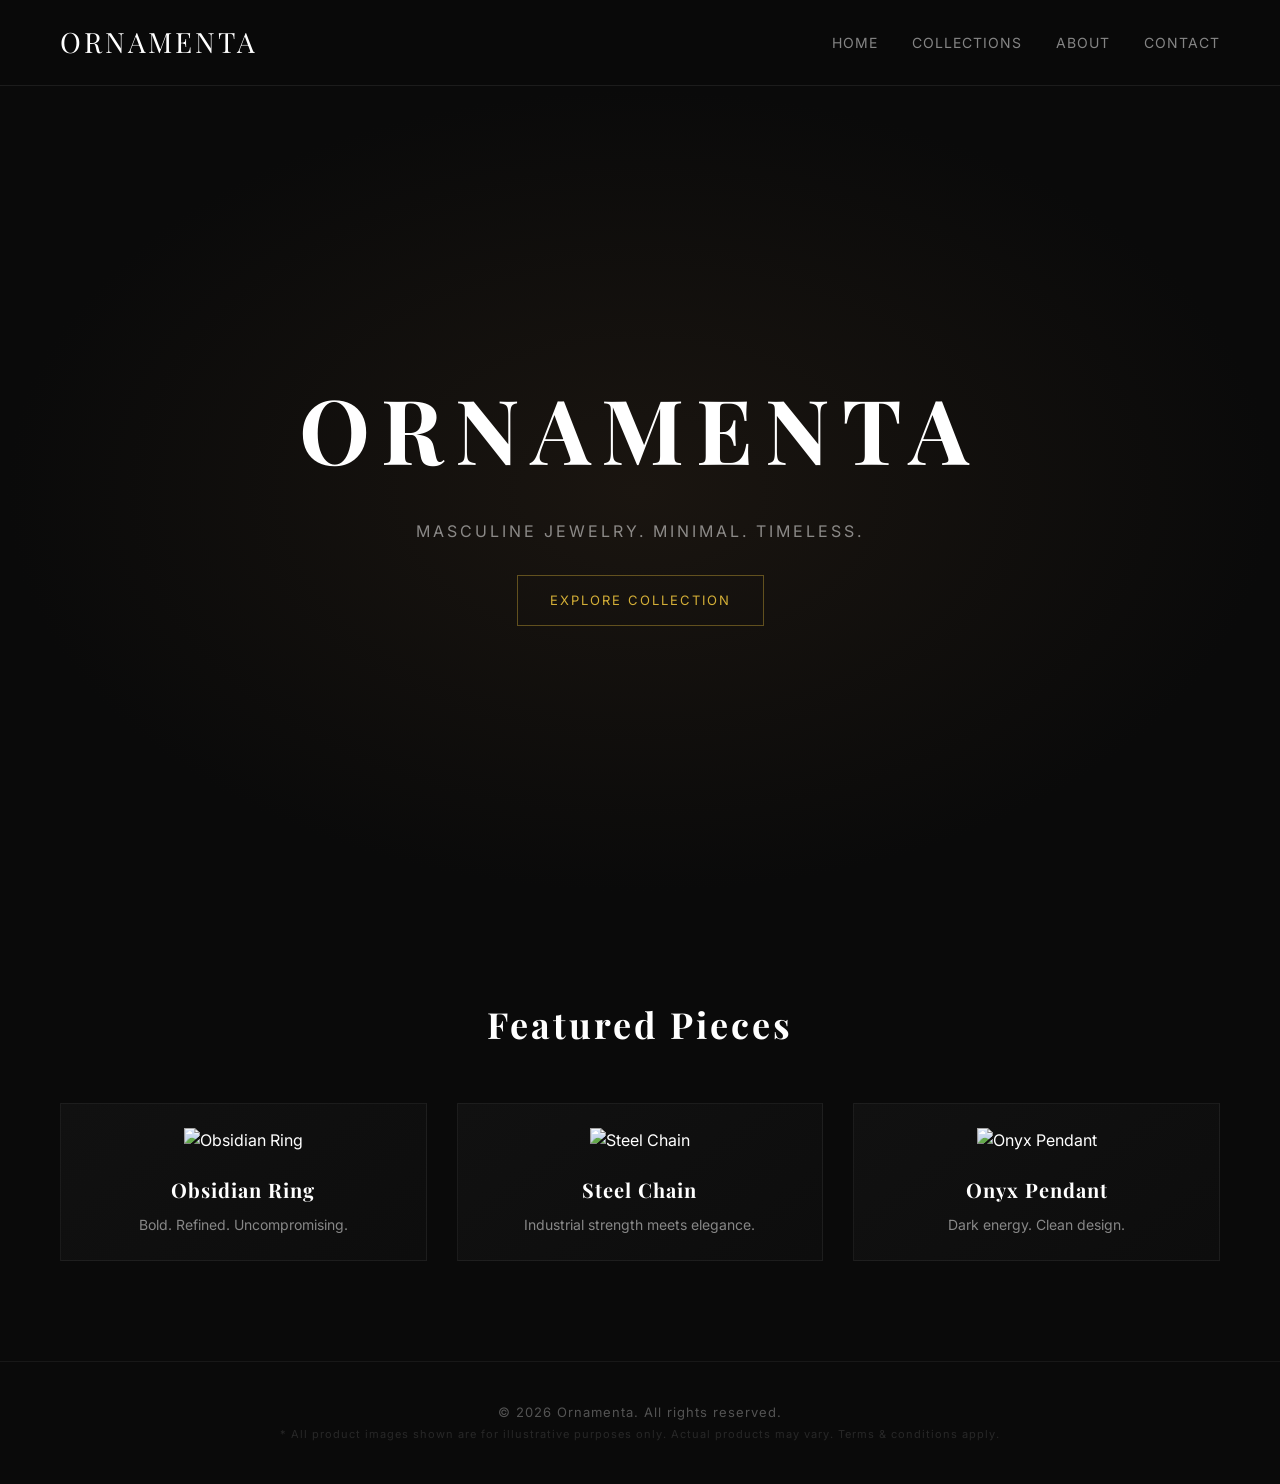
==== index.html @ 0d3fc756 "basic html and css added" ====
<!DOCTYPE html>
<html lang="en">

<head>
  <meta charset="UTF-8">
  <title>Ornamenta</title>
  <meta name="viewport" content="width=device-width, initial-scale=1.0">

  <!-- Google Font -->
  <link
    href="https://fonts.googleapis.com/css2?family=Playfair+Display:wght@500;700&family=Inter:wght@300;400;500&display=swap"
    rel="stylesheet">
  <link rel="stylesheet" href="style.css">
</head>

<body>

  <header>
    <div class="logo"><a href="index.html">ORNAMENTA</a></div>
    <nav>
      <a href="home.html">Home</a>
      <a href="collection.html">Collections</a>
      <a href="about.html">About</a>
      <a href="contact.html">Contact</a>
    </nav>
  </header>

  <section class="hero">
    <div>
      <h1>ORNAMENTA</h1>
      <p>Masculine Jewelry. Minimal. Timeless.</p>
      <a href="collection.html" class="btn">Explore Collection</a>
    </div>
  </section>

  <section class="products">
    <h2>Featured Pieces</h2>

    <div class="grid">
      <div class="card">
        <img src="images/obsidian-ring.png" alt="Obsidian Ring">
        <h3>Obsidian Ring</h3>
        <p>Bold. Refined. Uncompromising.</p>
      </div>

      <div class="card">
        <img src="images/steel-chain.png" alt="Steel Chain">
        <h3>Steel Chain</h3>
        <p>Industrial strength meets elegance.</p>
      </div>

      <div class="card">
        <img src="images/onyx-pendant.png" alt="Onyx Pendant">
        <h3>Onyx Pendant</h3>
        <p>Dark energy. Clean design.</p>
      </div>
    </div>
  </section>

  <footer>
    © 2026 Ornamenta. All rights reserved.<br>
    <span style="font-size: 11px; opacity: 0.4;">* All product images shown are for illustrative purposes only. Actual products may vary. Terms & conditions apply.</span>
  </footer>

</body>

</html>
---- style.css ----
/* ===== RESET & BASE ===== */
* {
    margin: 0;
    padding: 0;
    box-sizing: border-box;
}

body {
    font-family: 'Inter', sans-serif;
    background: #0a0a0a;
    color: #fff;
    line-height: 1.6;
    overflow-x: hidden;
}

/* ===== HEADER ===== */
header {
    display: flex;
    justify-content: space-between;
    align-items: center;
    padding: 20px 60px;
    border-bottom: 1px solid rgba(255, 255, 255, 0.08);
    position: sticky;
    top: 0;
    background: rgba(10, 10, 10, 0.95);
    backdrop-filter: blur(12px);
    z-index: 100;
}

.logo {
    font-family: 'Playfair Display', serif;
    font-size: 28px;
    letter-spacing: 3px;
    color: #fff;
}

.logo a {
    text-decoration: none;
    color: inherit;
    -webkit-text-fill-color: inherit;
}

nav a {
    margin-left: 30px;
    text-decoration: none;
    color: rgba(255, 255, 255, 0.5);
    font-size: 14px;
    letter-spacing: 1px;
    text-transform: uppercase;
    transition: color 0.3s ease;
    position: relative;
}

nav a::after {
    content: '';
    position: absolute;
    bottom: -4px;
    left: 0;
    width: 0;
    height: 1px;
    background: #d4af37;
    transition: width 0.3s ease;
}

nav a:hover,
nav a.active {
    color: #fff;
}

nav a:hover::after,
nav a.active::after {
    width: 100%;
}

/* ===== PAGE HERO (shared subpage hero) ===== */
.page-hero {
    padding: 120px 60px 80px;
    text-align: center;
    background: radial-gradient(ellipse at center, #1a1510 0%, #0a0a0a 70%);
}

.page-hero h1 {
    font-family: 'Playfair Display', serif;
    font-size: clamp(36px, 5vw, 64px);
    letter-spacing: 6px;
    color: #fff;
}

.page-hero p {
    margin-top: 16px;
    color: rgba(255, 255, 255, 0.5);
    font-size: 16px;
    letter-spacing: 2px;
}

/* ===== HERO (index landing) ===== */
.hero {
    height: 90vh;
    display: flex;
    align-items: center;
    justify-content: center;
    text-align: center;
    background: radial-gradient(ellipse at center, #1a1510 0%, #0a0a0a 70%);
    position: relative;
}

.hero::before {
    content: '';
    position: absolute;
    inset: 0;
    background: url('data:image/svg+xml,<svg xmlns="http://www.w3.org/2000/svg" viewBox="0 0 100 100"><circle cx="50" cy="50" r="0.5" fill="rgba(212,175,55,0.03)"/></svg>');
    background-size: 20px 20px;
    opacity: 0.5;
}

.hero>div {
    position: relative;
    z-index: 1;
}

.hero h1 {
    font-family: 'Playfair Display', serif;
    font-size: clamp(48px, 7vw, 96px);
    letter-spacing: 12px;
    color: #fff;
}

@keyframes shimmer {

    0%,
    100% {
        background-position: 0% center;
    }

    50% {
        background-position: 100% center;
    }
}

.hero p {
    margin-top: 20px;
    color: rgba(255, 255, 255, 0.5);
    font-size: 16px;
    letter-spacing: 3px;
    text-transform: uppercase;
}

/* ===== BUTTONS ===== */
.btn {
    display: inline-block;
    margin-top: 30px;
    padding: 14px 32px;
    border: 1px solid rgba(212, 175, 55, 0.4);
    text-decoration: none;
    color: #d4af37;
    font-size: 13px;
    letter-spacing: 2px;
    text-transform: uppercase;
    transition: all 0.4s ease;
    background: transparent;
    cursor: pointer;
}

.btn:hover {
    background: #d4af37;
    color: #0a0a0a;
    border-color: #d4af37;
    box-shadow: 0 0 30px rgba(212, 175, 55, 0.2);
}

.btn-sm {
    margin-top: 15px;
    padding: 10px 22px;
    font-size: 11px;
}

/* ===== SECTION TITLES ===== */
.section-title {
    font-family: 'Playfair Display', serif;
    font-size: 36px;
    text-align: center;
    margin-bottom: 50px;
    letter-spacing: 3px;
    color: #fff;
}

/* ===== PRODUCTS / GRID (shared) ===== */
.products {
    padding: 100px 60px;
    text-align: center;
}

.products h2 {
    font-family: 'Playfair Display', serif;
    margin-bottom: 50px;
    font-size: 36px;
    letter-spacing: 3px;
}

.grid {
    display: grid;
    grid-template-columns: repeat(auto-fit, minmax(280px, 1fr));
    gap: 30px;
    max-width: 1200px;
    margin: 0 auto;
}

.card {
    background: linear-gradient(145deg, #111, #0d0d0d);
    padding: 24px;
    border: 1px solid rgba(255, 255, 255, 0.06);
    transition: all 0.4s ease;
    text-align: center;
}

.card:hover {
    transform: translateY(-8px);
    border-color: rgba(212, 175, 55, 0.3);
    box-shadow: 0 20px 40px rgba(0, 0, 0, 0.4),
        0 0 30px rgba(212, 175, 55, 0.05);
}

.card img {
    width: 100%;
    height: 280px;
    object-fit: cover;
    margin-bottom: 20px;
    filter: grayscale(20%);
    transition: filter 0.4s ease;
}

.card:hover img {
    filter: grayscale(0%);
}

.card h3 {
    margin-bottom: 8px;
    font-family: 'Playfair Display', serif;
    font-size: 20px;
    letter-spacing: 1px;
}

.card p {
    color: rgba(255, 255, 255, 0.5);
    font-size: 14px;
}

.price {
    color: #d4af37 !important;
    font-size: 18px !important;
    font-weight: 500;
    margin-top: 8px;
}

/* ===== FOOTER ===== */
footer {
    text-align: center;
    padding: 40px;
    border-top: 1px solid rgba(255, 255, 255, 0.06);
    color: rgba(255, 255, 255, 0.3);
    font-size: 13px;
    letter-spacing: 1px;
}

/* ===== FADE-IN ANIMATION ===== */
.fade-in {
    opacity: 0;
    transform: translateY(30px);
    transition: opacity 0.8s ease, transform 0.8s ease;
}

.fade-in.visible {
    opacity: 1;
    transform: translateY(0);
}

/* ===== RESPONSIVE ===== */
@media (max-width: 768px) {
    header {
        flex-direction: column;
        gap: 16px;
        padding: 16px 24px;
    }

    nav a {
        margin-left: 16px;
        font-size: 12px;
    }

    .products,
    .page-hero {
        padding-left: 24px;
        padding-right: 24px;
    }
}
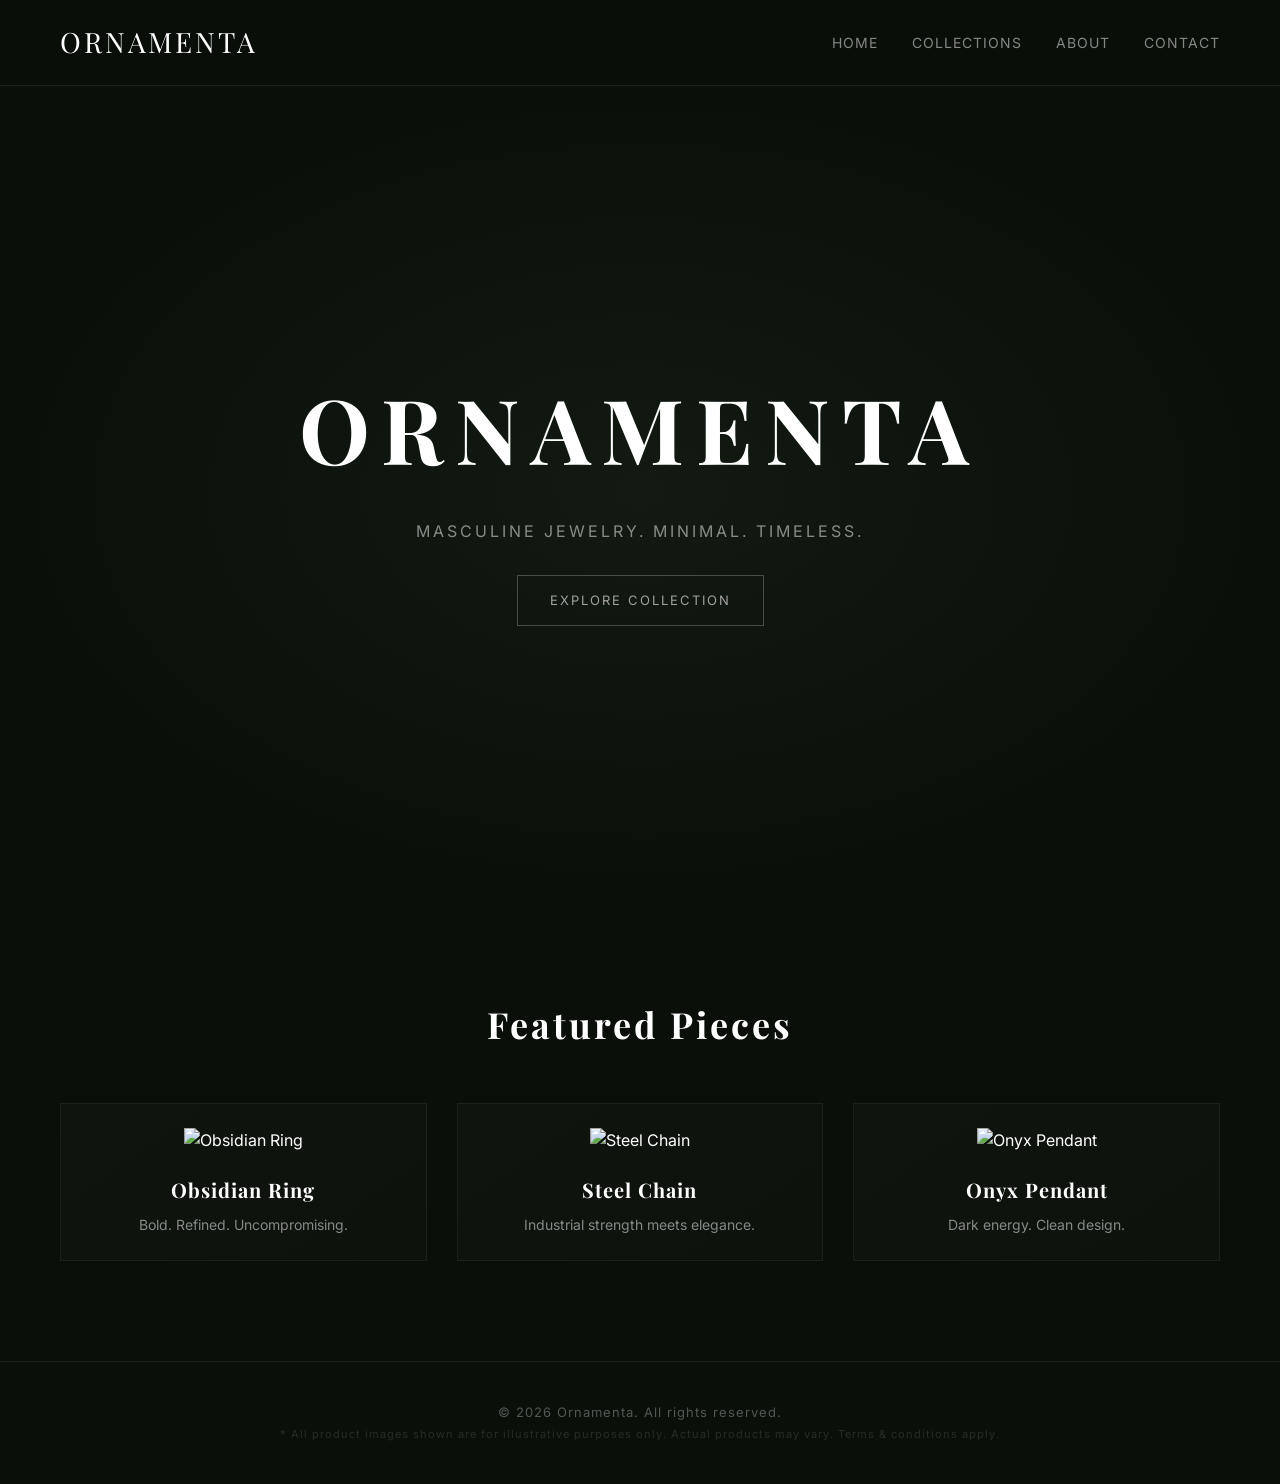
==== commit df9d778f: "minor changes" ====
--- a/index.html
+++ b/index.html
@@ -2,65 +2,67 @@
 <html lang="en">
 
 <head>
-  <meta charset="UTF-8">
-  <title>Ornamenta</title>
-  <meta name="viewport" content="width=device-width, initial-scale=1.0">
+    <meta charset="UTF-8">
+    <title>Ornamenta</title>
+    <meta name="viewport" content="width=device-width, initial-scale=1.0">
 
-  <!-- Google Font -->
-  <link
-    href="https://fonts.googleapis.com/css2?family=Playfair+Display:wght@500;700&family=Inter:wght@300;400;500&display=swap"
-    rel="stylesheet">
-  <link rel="stylesheet" href="style.css">
+    <!-- fonts -->
+    <link href="https://fonts.googleapis.com/css2?family=Playfair+Display:wght@500;700&family=Inter:wght@300;400;500&display=swap"
+        rel="stylesheet">
+    <link rel="stylesheet" href="style.css">
 </head>
 
 <body>
 
-  <header>
-    <div class="logo"><a href="index.html">ORNAMENTA</a></div>
-    <nav>
-      <a href="home.html">Home</a>
-      <a href="collection.html">Collections</a>
-      <a href="about.html">About</a>
-      <a href="contact.html">Contact</a>
-    </nav>
-  </header>
+    <!-- header -->
+    <header>
+        <div class="logo"><a href="index.html">ORNAMENTA</a></div>
+        <nav>
+            <a href="home.html">Home</a>
+            <a href="collection.html">Collections</a>
+            <a href="about.html">About</a>
+            <a href="contact.html">Contact</a>
+        </nav>
+    </header>
 
-  <section class="hero">
-    <div>
-      <h1>ORNAMENTA</h1>
-      <p>Masculine Jewelry. Minimal. Timeless.</p>
-      <a href="collection.html" class="btn">Explore Collection</a>
-    </div>
-  </section>
+    <!-- landing hero -->
+    <section class="hero">
+        <div>
+            <h1>ORNAMENTA</h1>
+            <p>Masculine Jewelry. Minimal. Timeless.</p>
+            <a href="collection.html" class="btn">Explore Collection</a>
+        </div>
+    </section>
 
-  <section class="products">
-    <h2>Featured Pieces</h2>
+    <!-- featured products -->
+    <section class="products">
+        <h2>Featured Pieces</h2>
 
-    <div class="grid">
-      <div class="card">
-        <img src="images/obsidian-ring.png" alt="Obsidian Ring">
-        <h3>Obsidian Ring</h3>
-        <p>Bold. Refined. Uncompromising.</p>
-      </div>
+        <div class="grid">
+            <div class="card">
+                <img src="images/obsidian-ring.png" alt="Obsidian Ring">
+                <h3>Obsidian Ring</h3>
+                <p>Bold. Refined. Uncompromising.</p>
+            </div>
 
-      <div class="card">
-        <img src="images/steel-chain.png" alt="Steel Chain">
-        <h3>Steel Chain</h3>
-        <p>Industrial strength meets elegance.</p>
-      </div>
+            <div class="card">
+                <img src="images/steel-chain.png" alt="Steel Chain">
+                <h3>Steel Chain</h3>
+                <p>Industrial strength meets elegance.</p>
+            </div>
 
-      <div class="card">
-        <img src="images/onyx-pendant.png" alt="Onyx Pendant">
-        <h3>Onyx Pendant</h3>
-        <p>Dark energy. Clean design.</p>
-      </div>
-    </div>
-  </section>
+            <div class="card">
+                <img src="images/onyx-pendant.png" alt="Onyx Pendant">
+                <h3>Onyx Pendant</h3>
+                <p>Dark energy. Clean design.</p>
+            </div>
+        </div>
+    </section>
 
-  <footer>
-    © 2026 Ornamenta. All rights reserved.<br>
-    <span style="font-size: 11px; opacity: 0.4;">* All product images shown are for illustrative purposes only. Actual products may vary. Terms & conditions apply.</span>
-  </footer>
+    <footer>
+        &copy; 2026 Ornamenta. All rights reserved.<br>
+        <span style="font-size: 11px; opacity: 0.4;">* All product images shown are for illustrative purposes only. Actual products may vary. Terms &amp; conditions apply.</span>
+    </footer>
 
 </body>
 
--- a/style.css
+++ b/style.css
@@ -1,4 +1,9 @@
-/* ===== RESET & BASE ===== */
+/* 
+   style.css - main stylesheet for Ornamenta
+   shared styles used across all pages (header, footer, cards, buttons etc.)
+*/
+
+/* basic reset */
 * {
     margin: 0;
     padding: 0;
@@ -7,13 +12,13 @@
 
 body {
     font-family: 'Inter', sans-serif;
-    background: #0a0a0a;
+    background-color: #0a0f0a;
     color: #fff;
     line-height: 1.6;
     overflow-x: hidden;
 }
 
-/* ===== HEADER ===== */
+/* --- header / navigation --- */
 header {
     display: flex;
     justify-content: space-between;
@@ -22,7 +27,7 @@
     border-bottom: 1px solid rgba(255, 255, 255, 0.08);
     position: sticky;
     top: 0;
-    background: rgba(10, 10, 10, 0.95);
+    background-color: rgba(10, 15, 10, 0.95);
     backdrop-filter: blur(12px);
     z-index: 100;
 }
@@ -37,7 +42,6 @@
 .logo a {
     text-decoration: none;
     color: inherit;
-    -webkit-text-fill-color: inherit;
 }
 
 nav a {
@@ -51,6 +55,7 @@
     position: relative;
 }
 
+/* underline animation on hover */
 nav a::after {
     content: '';
     position: absolute;
@@ -58,7 +63,7 @@
     left: 0;
     width: 0;
     height: 1px;
-    background: #d4af37;
+    background-color: #a0a0a0;
     transition: width 0.3s ease;
 }
 
@@ -72,11 +77,12 @@
     width: 100%;
 }
 
-/* ===== PAGE HERO (shared subpage hero) ===== */
+
+/* --- page hero (used on subpages like collection, contact) --- */
 .page-hero {
     padding: 120px 60px 80px;
     text-align: center;
-    background: radial-gradient(ellipse at center, #1a1510 0%, #0a0a0a 70%);
+    background: radial-gradient(ellipse at center, #121a12 0%, #0a0f0a 70%);
 }
 
 .page-hero h1 {
@@ -93,27 +99,32 @@
     letter-spacing: 2px;
 }
 
-/* ===== HERO (index landing) ===== */
+
+/* --- hero section (index / landing page) --- */
 .hero {
     height: 90vh;
     display: flex;
     align-items: center;
     justify-content: center;
     text-align: center;
-    background: radial-gradient(ellipse at center, #1a1510 0%, #0a0a0a 70%);
+    background: radial-gradient(ellipse at center, #121a12 0%, #0a0f0a 70%);
     position: relative;
 }
 
+/* subtle dot pattern overlay */
 .hero::before {
     content: '';
     position: absolute;
-    inset: 0;
-    background: url('data:image/svg+xml,<svg xmlns="http://www.w3.org/2000/svg" viewBox="0 0 100 100"><circle cx="50" cy="50" r="0.5" fill="rgba(212,175,55,0.03)"/></svg>');
+    top: 0;
+    left: 0;
+    right: 0;
+    bottom: 0;
+    background-image: url('data:image/svg+xml,<svg xmlns="http://www.w3.org/2000/svg" viewBox="0 0 100 100"><circle cx="50" cy="50" r="0.5" fill="rgba(160,160,160,0.03)"/></svg>');
     background-size: 20px 20px;
     opacity: 0.5;
 }
 
-.hero>div {
+.hero > div {
     position: relative;
     z-index: 1;
 }
@@ -123,18 +134,6 @@
     font-size: clamp(48px, 7vw, 96px);
     letter-spacing: 12px;
     color: #fff;
-}
-
-@keyframes shimmer {
-
-    0%,
-    100% {
-        background-position: 0% center;
-    }
-
-    50% {
-        background-position: 100% center;
-    }
 }
 
 .hero p {
@@ -145,14 +144,15 @@
     text-transform: uppercase;
 }
 
-/* ===== BUTTONS ===== */
+
+/* --- buttons --- */
 .btn {
     display: inline-block;
     margin-top: 30px;
     padding: 14px 32px;
-    border: 1px solid rgba(212, 175, 55, 0.4);
+    border: 1px solid rgba(160, 160, 160, 0.4);
     text-decoration: none;
-    color: #d4af37;
+    color: #a0a0a0;
     font-size: 13px;
     letter-spacing: 2px;
     text-transform: uppercase;
@@ -162,10 +162,10 @@
 }
 
 .btn:hover {
-    background: #d4af37;
-    color: #0a0a0a;
-    border-color: #d4af37;
-    box-shadow: 0 0 30px rgba(212, 175, 55, 0.2);
+    background-color: #a0a0a0;
+    color: #0a0f0a;
+    border-color: #a0a0a0;
+    box-shadow: 0 0 30px rgba(160, 160, 160, 0.2);
 }
 
 .btn-sm {
@@ -174,7 +174,8 @@
     font-size: 11px;
 }
 
-/* ===== SECTION TITLES ===== */
+
+/* --- section headings --- */
 .section-title {
     font-family: 'Playfair Display', serif;
     font-size: 36px;
@@ -184,7 +185,8 @@
     color: #fff;
 }
 
-/* ===== PRODUCTS / GRID (shared) ===== */
+
+/* --- product grid & cards --- */
 .products {
     padding: 100px 60px;
     text-align: center;
@@ -206,7 +208,7 @@
 }
 
 .card {
-    background: linear-gradient(145deg, #111, #0d0d0d);
+    background: linear-gradient(145deg, #0f140f, #0d120d);
     padding: 24px;
     border: 1px solid rgba(255, 255, 255, 0.06);
     transition: all 0.4s ease;
@@ -215,9 +217,9 @@
 
 .card:hover {
     transform: translateY(-8px);
-    border-color: rgba(212, 175, 55, 0.3);
+    border-color: rgba(160, 160, 160, 0.3);
     box-shadow: 0 20px 40px rgba(0, 0, 0, 0.4),
-        0 0 30px rgba(212, 175, 55, 0.05);
+                0 0 30px rgba(160, 160, 160, 0.05);
 }
 
 .card img {
@@ -246,13 +248,14 @@
 }
 
 .price {
-    color: #d4af37 !important;
+    color: #a0a0a0 !important;
     font-size: 18px !important;
     font-weight: 500;
     margin-top: 8px;
 }
 
-/* ===== FOOTER ===== */
+
+/* --- footer --- */
 footer {
     text-align: center;
     padding: 40px;
@@ -262,7 +265,8 @@
     letter-spacing: 1px;
 }
 
-/* ===== FADE-IN ANIMATION ===== */
+
+/* --- fade-in animation (triggered by JS) --- */
 .fade-in {
     opacity: 0;
     transform: translateY(30px);
@@ -274,7 +278,8 @@
     transform: translateY(0);
 }
 
-/* ===== RESPONSIVE ===== */
+
+/* --- mobile styles --- */
 @media (max-width: 768px) {
     header {
         flex-direction: column;
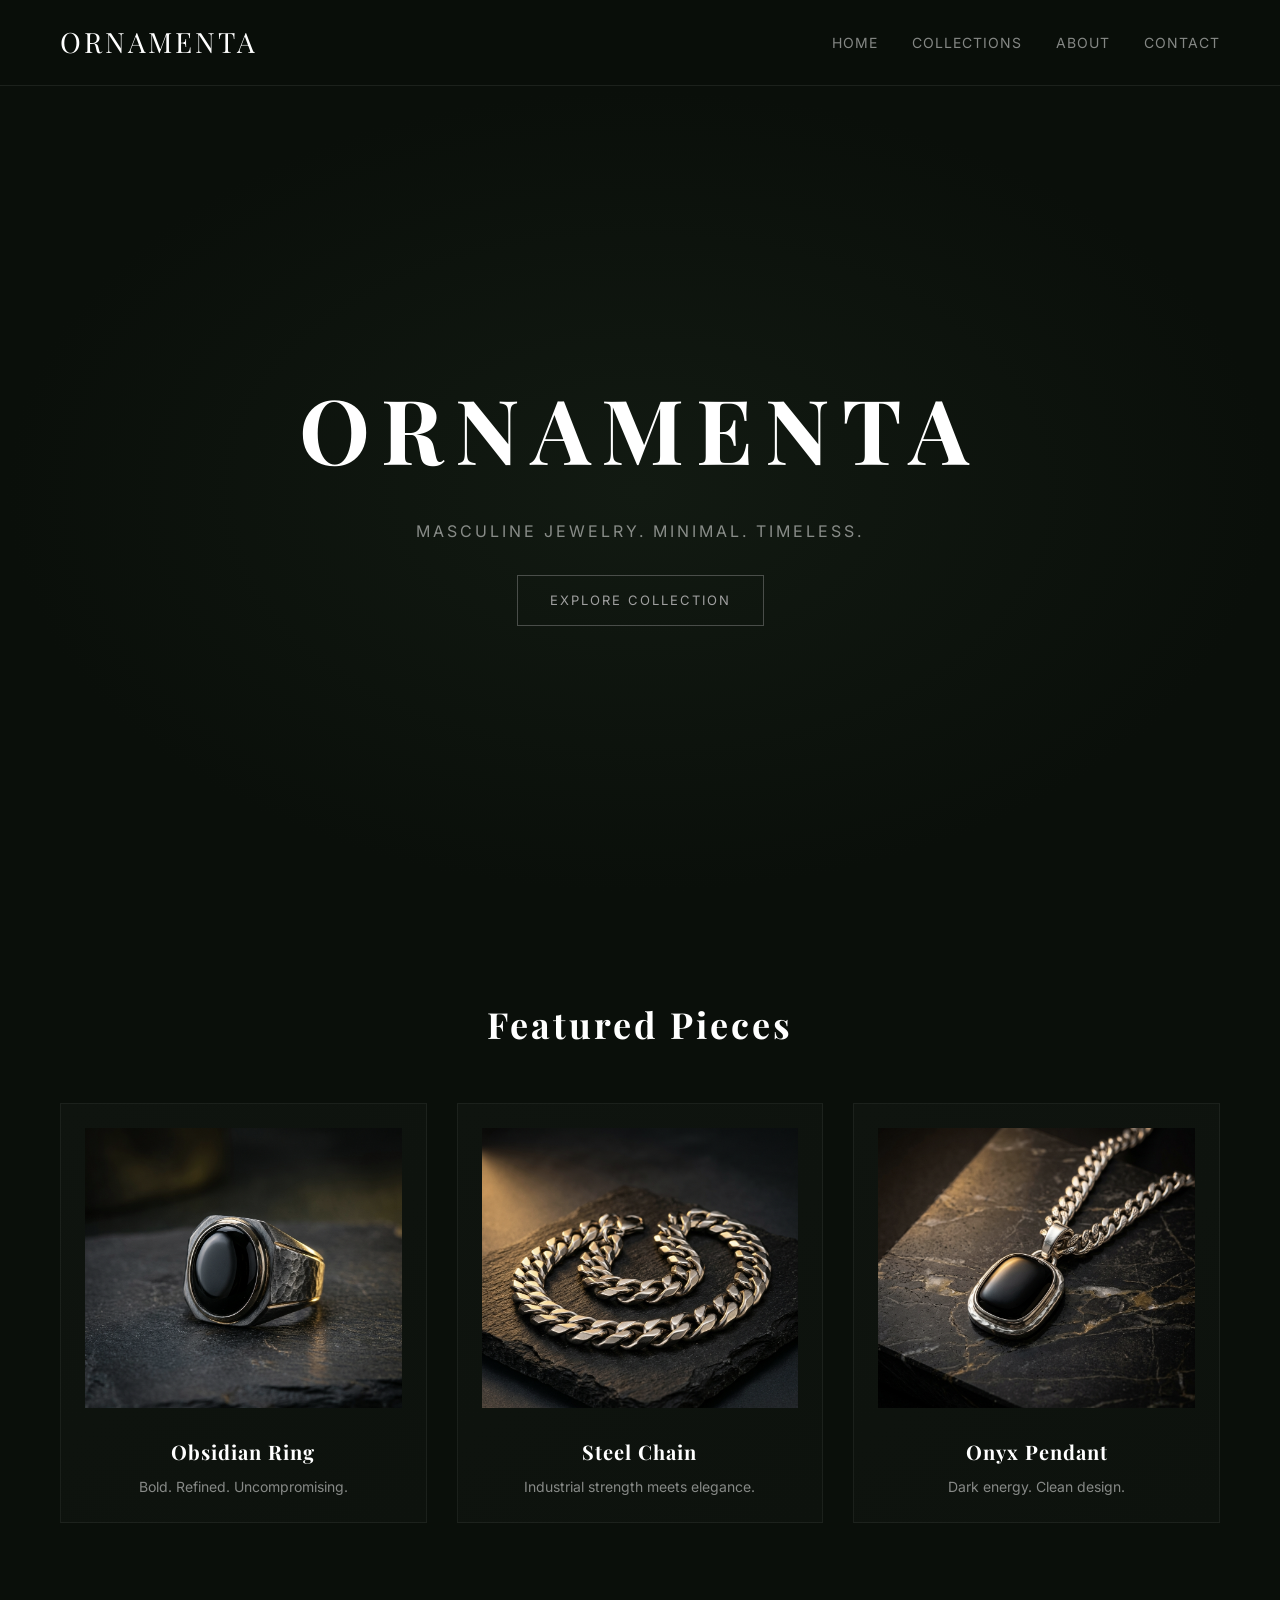
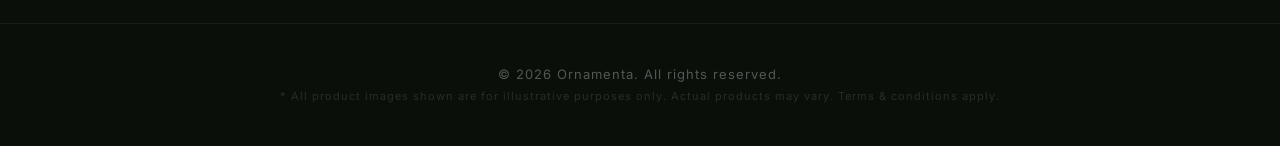
==== commit eb7e726f: "Minor Changes in User Interface" ====
--- a/index.html
+++ b/index.html
@@ -5,8 +5,6 @@
     <meta charset="UTF-8">
     <title>Ornamenta</title>
     <meta name="viewport" content="width=device-width, initial-scale=1.0">
-
-    <!-- fonts -->
     <link href="https://fonts.googleapis.com/css2?family=Playfair+Display:wght@500;700&family=Inter:wght@300;400;500&display=swap"
         rel="stylesheet">
     <link rel="stylesheet" href="style.css">
@@ -14,7 +12,6 @@
 
 <body>
 
-    <!-- header -->
     <header>
         <div class="logo"><a href="index.html">ORNAMENTA</a></div>
         <nav>
@@ -25,7 +22,6 @@
         </nav>
     </header>
 
-    <!-- landing hero -->
     <section class="hero">
         <div>
             <h1>ORNAMENTA</h1>
@@ -34,7 +30,6 @@
         </div>
     </section>
 
-    <!-- featured products -->
     <section class="products">
         <h2>Featured Pieces</h2>
 
--- a/style.css
+++ b/style.css
@@ -1,9 +1,3 @@
-/* 
-   style.css - main stylesheet for Ornamenta
-   shared styles used across all pages (header, footer, cards, buttons etc.)
-*/
-
-/* basic reset */
 * {
     margin: 0;
     padding: 0;
@@ -18,7 +12,6 @@
     overflow-x: hidden;
 }
 
-/* --- header / navigation --- */
 header {
     display: flex;
     justify-content: space-between;
@@ -55,7 +48,6 @@
     position: relative;
 }
 
-/* underline animation on hover */
 nav a::after {
     content: '';
     position: absolute;
@@ -78,7 +70,6 @@
 }
 
 
-/* --- page hero (used on subpages like collection, contact) --- */
 .page-hero {
     padding: 120px 60px 80px;
     text-align: center;
@@ -100,7 +91,6 @@
 }
 
 
-/* --- hero section (index / landing page) --- */
 .hero {
     height: 90vh;
     display: flex;
@@ -111,7 +101,6 @@
     position: relative;
 }
 
-/* subtle dot pattern overlay */
 .hero::before {
     content: '';
     position: absolute;
@@ -145,7 +134,6 @@
 }
 
 
-/* --- buttons --- */
 .btn {
     display: inline-block;
     margin-top: 30px;
@@ -175,7 +163,6 @@
 }
 
 
-/* --- section headings --- */
 .section-title {
     font-family: 'Playfair Display', serif;
     font-size: 36px;
@@ -186,7 +173,6 @@
 }
 
 
-/* --- product grid & cards --- */
 .products {
     padding: 100px 60px;
     text-align: center;
@@ -255,7 +241,6 @@
 }
 
 
-/* --- footer --- */
 footer {
     text-align: center;
     padding: 40px;
@@ -266,7 +251,6 @@
 }
 
 
-/* --- fade-in animation (triggered by JS) --- */
 .fade-in {
     opacity: 0;
     transform: translateY(30px);
@@ -279,7 +263,6 @@
 }
 
 
-/* --- mobile styles --- */
 @media (max-width: 768px) {
     header {
         flex-direction: column;
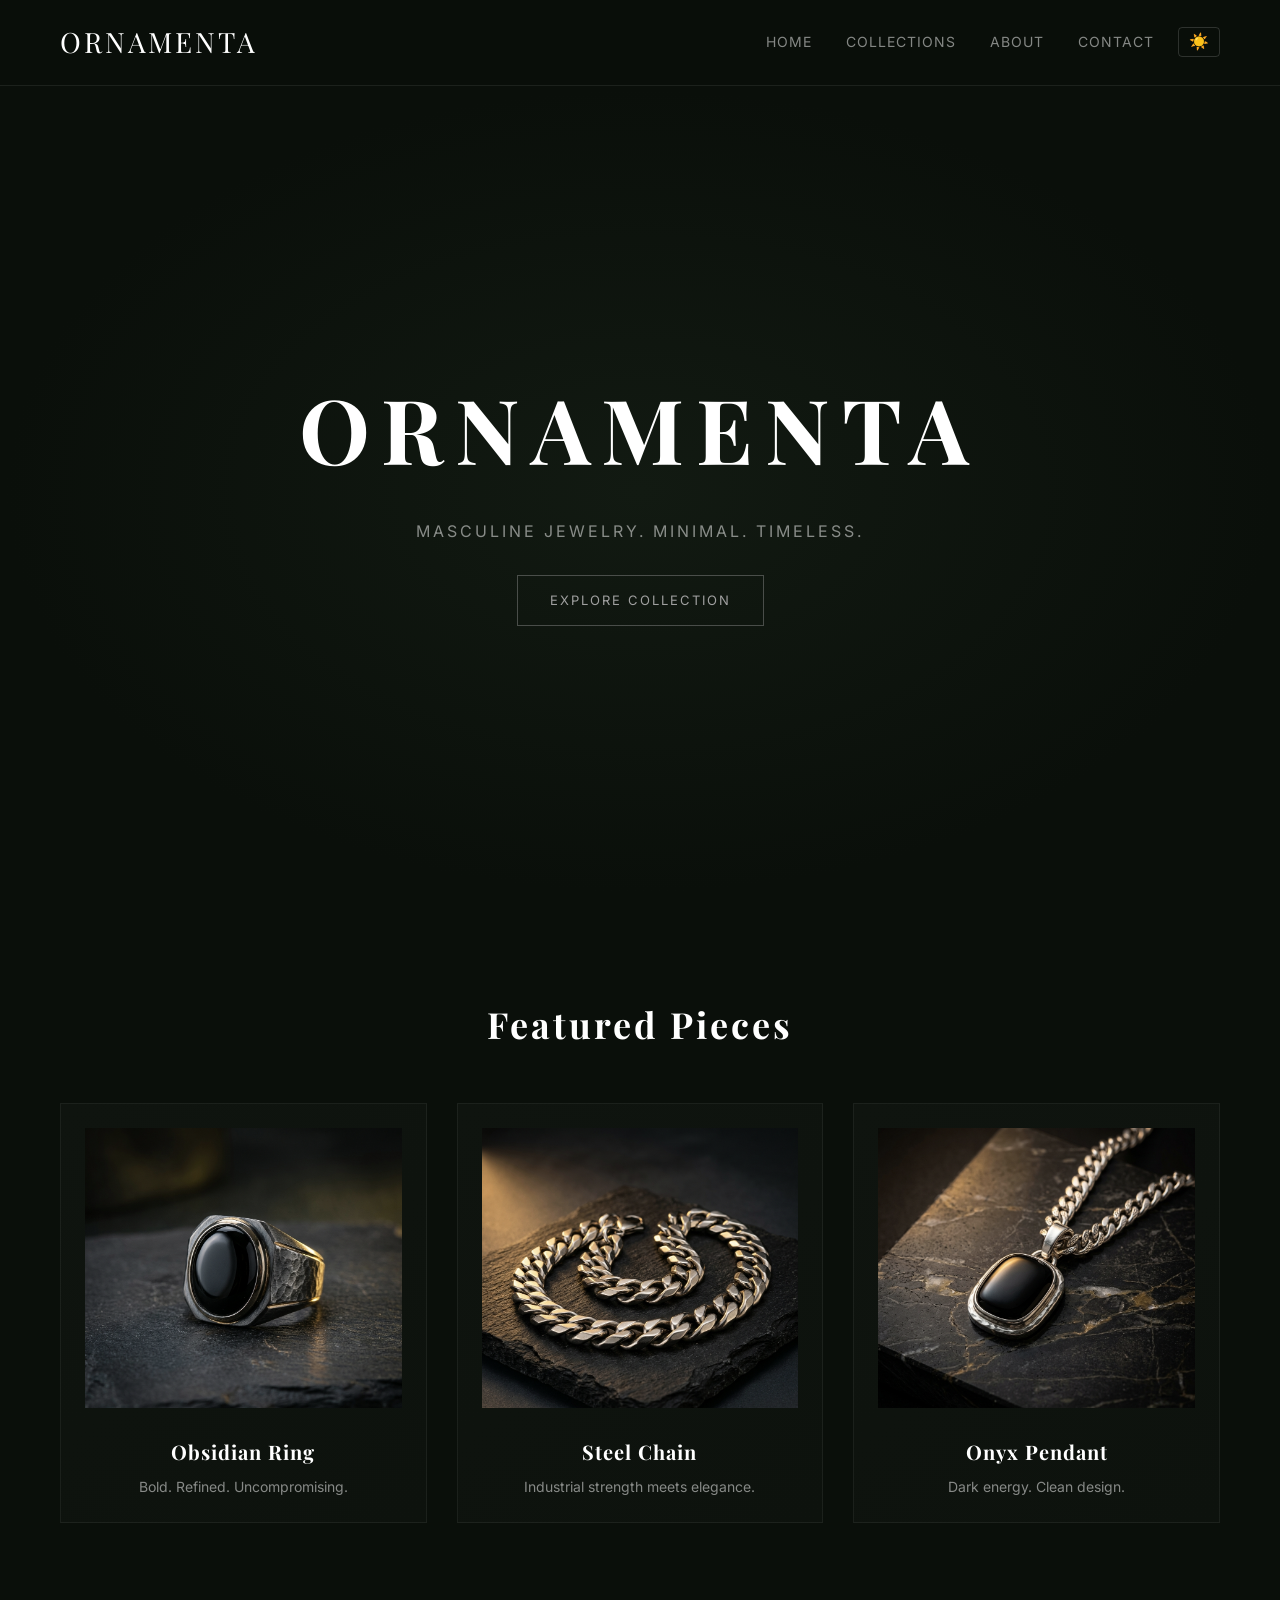
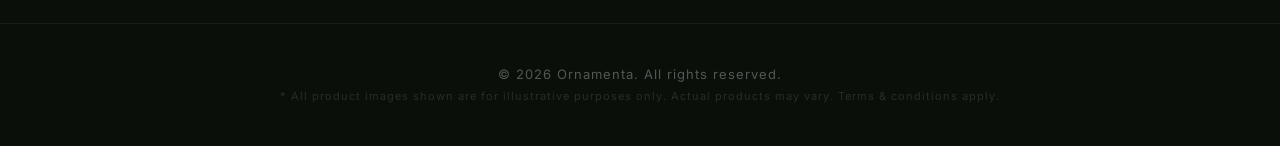
==== commit 1f9ad6ec: "Added HOFs and core Features" ====
--- a/index.html
+++ b/index.html
@@ -19,6 +19,7 @@
             <a href="collection.html">Collections</a>
             <a href="about.html">About</a>
             <a href="contact.html">Contact</a>
+            <button id="themeToggle" class="theme-toggle" title="Toggle light/dark mode">☀️</button>
         </nav>
     </header>
 
--- a/style.css
+++ b/style.css
@@ -280,4 +280,298 @@
         padding-left: 24px;
         padding-right: 24px;
     }
+}
+
+
+.theme-toggle {
+    background: none;
+    border: 1px solid rgba(255, 255, 255, 0.15);
+    color: #fff;
+    font-size: 16px;
+    padding: 6px 10px;
+    margin-left: 20px;
+    cursor: pointer;
+    border-radius: 4px;
+    transition: all 0.3s ease;
+    line-height: 1;
+}
+
+.theme-toggle:hover {
+    border-color: rgba(160, 160, 160, 0.5);
+    background: rgba(255, 255, 255, 0.05);
+}
+
+
+.fav-btn {
+    position: absolute;
+    top: 12px;
+    left: 12px;
+    background: rgba(0, 0, 0, 0.5);
+    border: 1px solid rgba(255, 255, 255, 0.15);
+    color: rgba(255, 255, 255, 0.4);
+    font-size: 18px;
+    width: 36px;
+    height: 36px;
+    display: flex;
+    align-items: center;
+    justify-content: center;
+    cursor: pointer;
+    border-radius: 50%;
+    transition: all 0.3s ease;
+    z-index: 2;
+    padding: 0;
+    line-height: 1;
+}
+
+.fav-btn:hover {
+    color: #e74c3c;
+    border-color: rgba(231, 76, 60, 0.4);
+    background: rgba(231, 76, 60, 0.1);
+    transform: scale(1.15);
+}
+
+.fav-btn.favorited {
+    color: #e74c3c;
+    background: rgba(231, 76, 60, 0.15);
+    border-color: rgba(231, 76, 60, 0.4);
+}
+
+
+[data-theme="light"] {
+    background-color: #f5f3ef;
+    color: #1a1a1a;
+}
+
+[data-theme="light"] header {
+    background-color: rgba(245, 243, 239, 0.97);
+    border-bottom-color: rgba(0, 0, 0, 0.08);
+}
+
+[data-theme="light"] .logo,
+[data-theme="light"] .logo a {
+    color: #1a1a1a;
+}
+
+[data-theme="light"] nav a {
+    color: rgba(0, 0, 0, 0.45);
+}
+
+[data-theme="light"] nav a:hover,
+[data-theme="light"] nav a.active {
+    color: #1a1a1a;
+}
+
+[data-theme="light"] nav a::after {
+    background-color: #555;
+}
+
+[data-theme="light"] .theme-toggle {
+    border-color: rgba(0, 0, 0, 0.15);
+    color: #1a1a1a;
+}
+
+[data-theme="light"] .theme-toggle:hover {
+    background: rgba(0, 0, 0, 0.05);
+    border-color: rgba(0, 0, 0, 0.3);
+}
+
+[data-theme="light"] .hero,
+[data-theme="light"] .page-hero,
+[data-theme="light"] .about-hero {
+    background: radial-gradient(ellipse at center, #e8e4dc 0%, #f5f3ef 70%);
+}
+
+[data-theme="light"] .hero h1,
+[data-theme="light"] .page-hero h1,
+[data-theme="light"] .about-hero h1,
+[data-theme="light"] h1, [data-theme="light"] h2, [data-theme="light"] h3 {
+    color: #1a1a1a;
+}
+
+[data-theme="light"] .hero p,
+[data-theme="light"] .page-hero p {
+    color: rgba(0, 0, 0, 0.5);
+}
+
+[data-theme="light"] .btn {
+    border-color: rgba(100, 100, 100, 0.4);
+    color: #555;
+}
+
+[data-theme="light"] .btn:hover {
+    background-color: #555;
+    color: #fff;
+    border-color: #555;
+}
+
+[data-theme="light"] .section-title {
+    color: #1a1a1a;
+}
+
+[data-theme="light"] .card {
+    background: linear-gradient(145deg, #fff, #f7f5f1);
+    border-color: rgba(0, 0, 0, 0.08);
+}
+
+[data-theme="light"] .card:hover {
+    border-color: rgba(100, 100, 100, 0.25);
+    box-shadow: 0 20px 40px rgba(0, 0, 0, 0.1),
+                0 0 30px rgba(100, 100, 100, 0.05);
+}
+
+[data-theme="light"] .card h3 {
+    color: #1a1a1a;
+}
+
+[data-theme="light"] .card p {
+    color: rgba(0, 0, 0, 0.5);
+}
+
+[data-theme="light"] .card img {
+    filter: grayscale(10%);
+}
+
+[data-theme="light"] .price {
+    color: #555 !important;
+}
+
+[data-theme="light"] footer {
+    border-top-color: rgba(0, 0, 0, 0.08);
+    color: rgba(0, 0, 0, 0.35);
+}
+
+[data-theme="light"] .products {
+    background-color: #f5f3ef;
+}
+
+[data-theme="light"] .features-section,
+[data-theme="light"] .values-section,
+[data-theme="light"] .faq-section {
+    background-color: #ece9e2;
+}
+
+[data-theme="light"] .feature-card,
+[data-theme="light"] .value-card {
+    background-color: rgba(0, 0, 0, 0.02);
+    border-color: rgba(0, 0, 0, 0.06);
+}
+
+[data-theme="light"] .feature-card:hover,
+[data-theme="light"] .value-card:hover {
+    border-color: rgba(100, 100, 100, 0.2);
+}
+
+[data-theme="light"] .feature-card p,
+[data-theme="light"] .value-card p {
+    color: rgba(0, 0, 0, 0.5);
+}
+
+[data-theme="light"] .feature-icon,
+[data-theme="light"] .value-icon {
+    color: #666;
+}
+
+[data-theme="light"] .newsletter {
+    background: linear-gradient(to right, rgba(100, 100, 100, 0.06), transparent, rgba(100, 100, 100, 0.06));
+    border-top-color: rgba(0, 0, 0, 0.06);
+    border-bottom-color: rgba(0, 0, 0, 0.06);
+}
+
+[data-theme="light"] .newsletter > p {
+    color: rgba(0, 0, 0, 0.5);
+}
+
+[data-theme="light"] .newsletter-form input {
+    background-color: rgba(0, 0, 0, 0.04);
+    border-color: rgba(0, 0, 0, 0.12);
+    color: #1a1a1a;
+}
+
+[data-theme="light"] .newsletter-form input::placeholder {
+    color: rgba(0, 0, 0, 0.35);
+}
+
+[data-theme="light"] .about-intro {
+    color: rgba(0, 0, 0, 0.55);
+}
+
+[data-theme="light"] .founder-section {
+    background: linear-gradient(to right, rgba(100, 100, 100, 0.05), transparent, rgba(100, 100, 100, 0.05));
+    border-top-color: rgba(0, 0, 0, 0.06);
+}
+
+[data-theme="light"] .founder-content p {
+    color: rgba(0, 0, 0, 0.55);
+}
+
+[data-theme="light"] .founder-name {
+    color: #666;
+}
+
+[data-theme="light"] .faq-question {
+    color: #1a1a1a;
+}
+
+[data-theme="light"] .faq-question::after {
+    color: rgba(0, 0, 0, 0.3);
+}
+
+[data-theme="light"] .faq-item.open .faq-question::after {
+    color: #555;
+}
+
+[data-theme="light"] .faq-question:hover {
+    color: #555;
+}
+
+[data-theme="light"] .faq-answer p {
+    color: rgba(0, 0, 0, 0.5);
+}
+
+[data-theme="light"] .faq-item {
+    border-bottom-color: rgba(0, 0, 0, 0.08);
+}
+
+[data-theme="light"] .form-group input,
+[data-theme="light"] .form-group textarea {
+    background-color: rgba(0, 0, 0, 0.03);
+    border-color: rgba(0, 0, 0, 0.12);
+    color: #1a1a1a;
+}
+
+[data-theme="light"] .form-group input::placeholder,
+[data-theme="light"] .form-group textarea::placeholder {
+    color: rgba(0, 0, 0, 0.3);
+}
+
+[data-theme="light"] .form-group label {
+    color: rgba(0, 0, 0, 0.5);
+}
+
+[data-theme="light"] .contact-info h2,
+[data-theme="light"] .contact-form-wrapper h2 {
+    color: #1a1a1a;
+}
+
+[data-theme="light"] .info-item h4 {
+    color: rgba(0, 0, 0, 0.45);
+}
+
+[data-theme="light"] .info-item p,
+[data-theme="light"] .info-item a {
+    color: rgba(0, 0, 0, 0.65);
+}
+
+[data-theme="light"] .socials a {
+    color: rgba(0, 0, 0, 0.5);
+}
+
+[data-theme="light"] .form-success {
+    color: #555;
+}
+
+[data-theme="light"] .fav-btn {
+    background: rgba(255, 255, 255, 0.8);
+    border-color: rgba(0, 0, 0, 0.12);
+    color: rgba(0, 0, 0, 0.3);
 }
